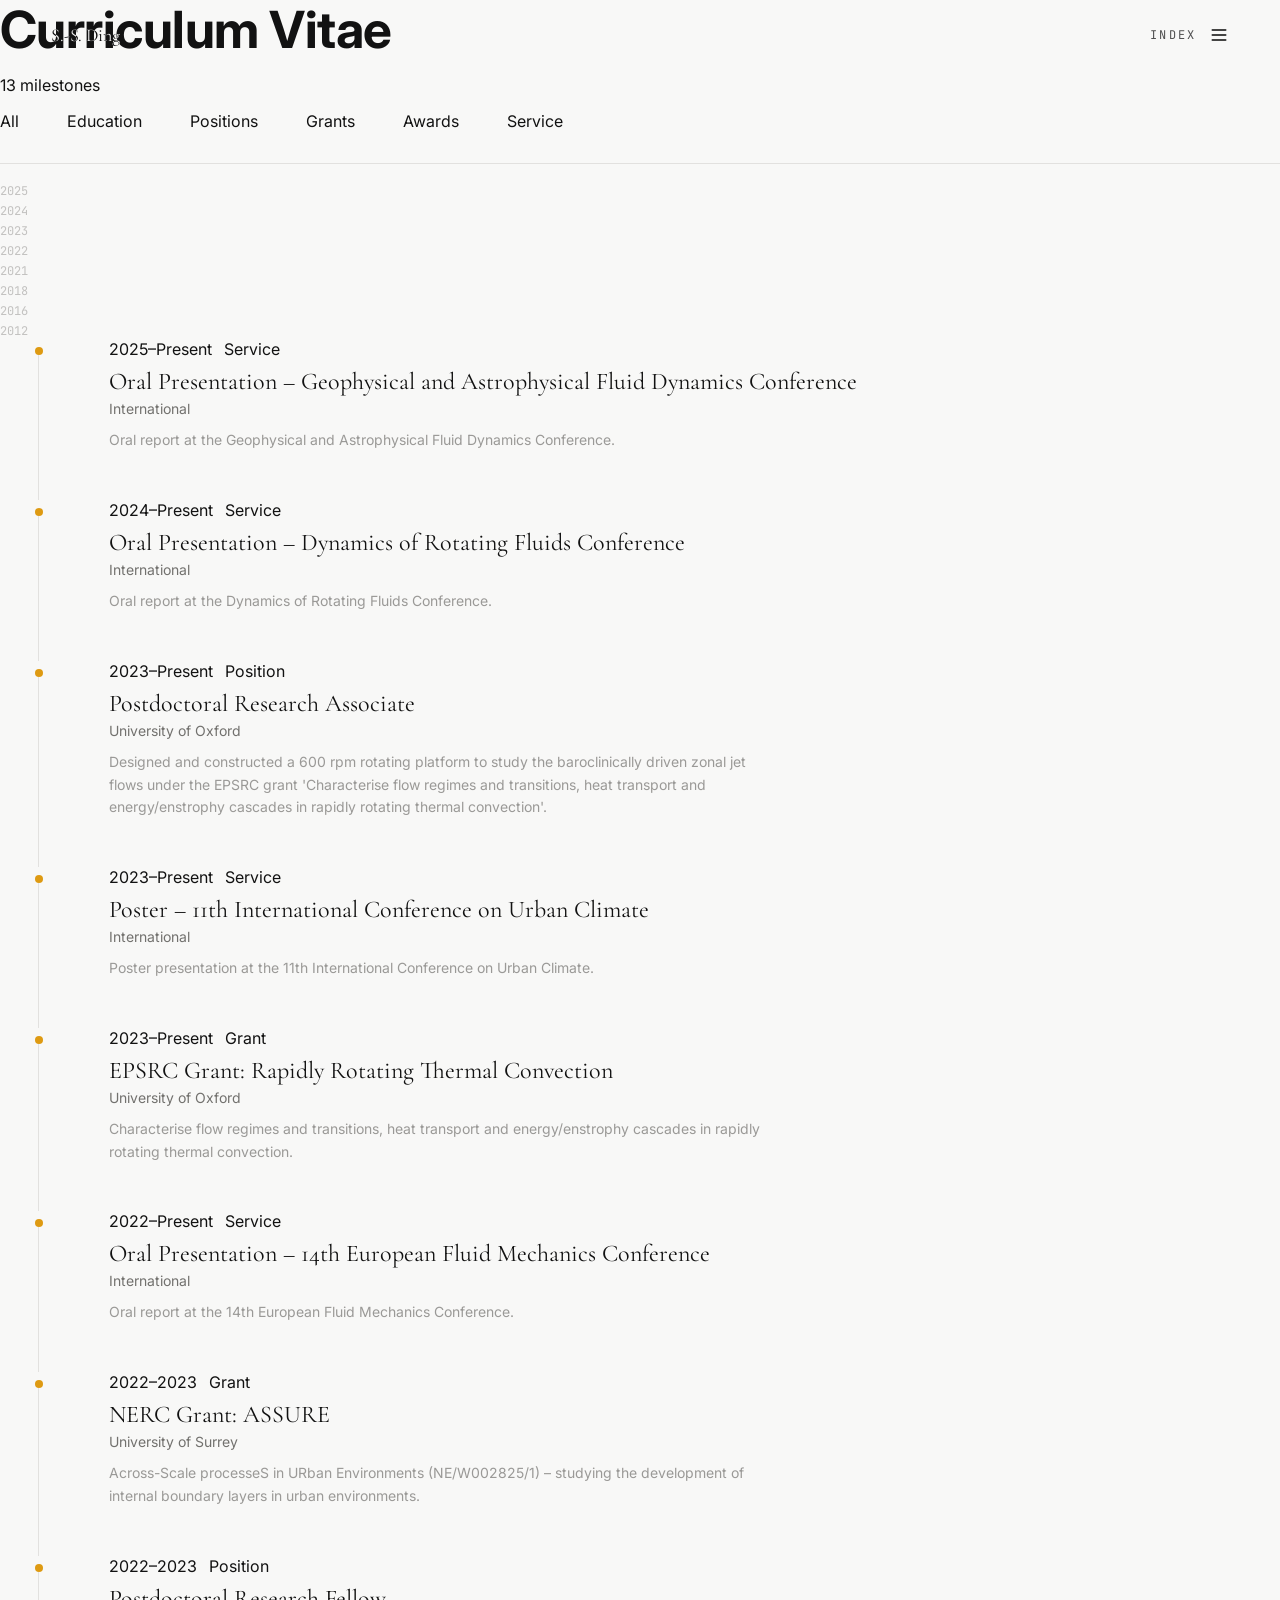
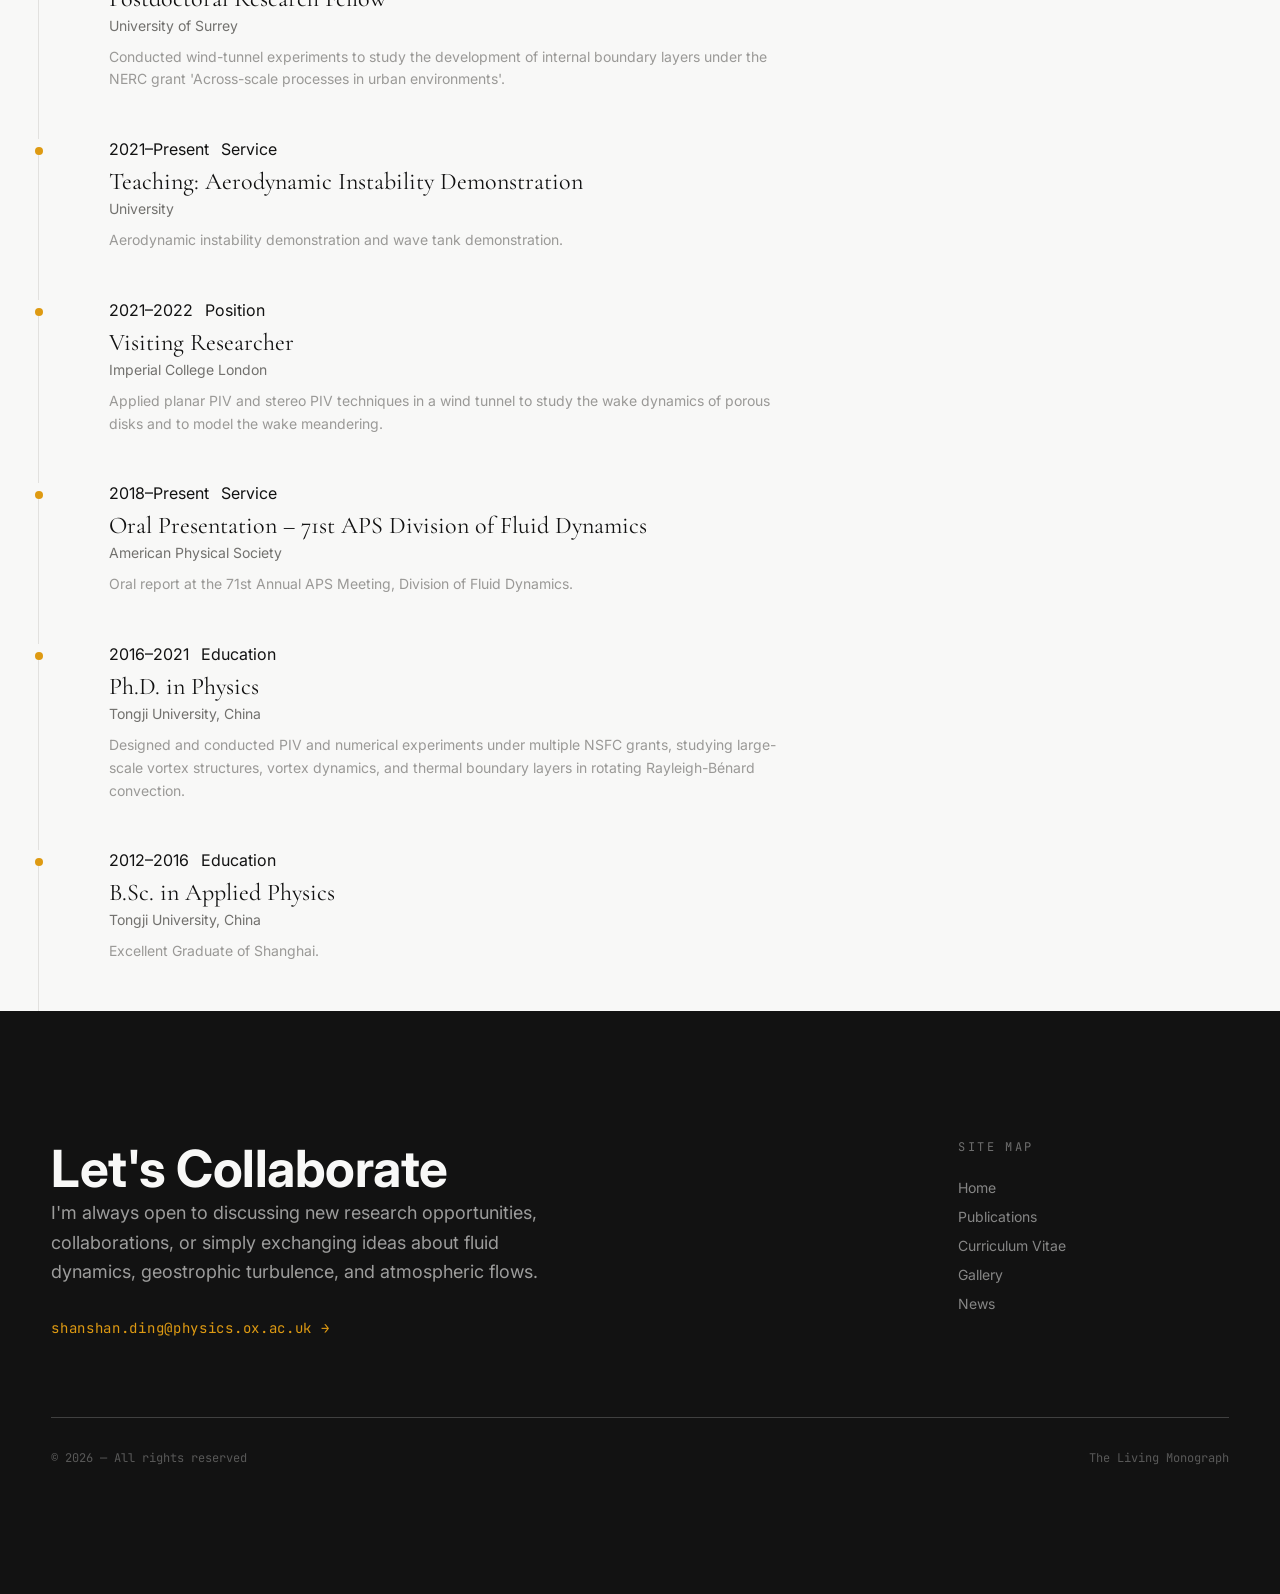
==== cv/index.html @ 7a555b3b "Add static ScholarsArchive site for GitHub Pages. Migrate the Base44 academic site with the original" ====
<!DOCTYPE html>
<html lang="en">
<head>
  <meta charset="UTF-8">
  <meta name="viewport" content="width=device-width, initial-scale=1">
  <title>cv | ScholarsArchive</title>
  <link rel="icon" href="../assets/favicon.png">
  <link rel="stylesheet" href="../css/style.css">
</head>
<body data-page="cv">
  <div class="site">
    <div id="site-header"></div>
    <main class="page">
      <div class="grid-12">
        <div class="col-3">
          <div class="sticky-col">
            <h1 class="page-title text-section">Curriculum Vitae</h1>
            <p class="page-sub" id="cv-count"></p>
            <div class="filters stack" id="cv-filters"></div>
            <div class="year-list" id="cv-years"></div>
          </div>
        </div>
        <div class="col-9" id="cv-list"></div>
      </div>
    </main>
    <div id="site-footer"></div>
  </div>
  <script type="module" src="../js/site.js"></script>
</body>
</html>
---- css/style.css ----
@import url("https://fonts.googleapis.com/css2?family=Cormorant+Garamond:ital,wght@0,400;0,500;0,600;0,700;1,400;1,500&family=Inter:wght@300;400;500;600&family=JetBrains+Mono:wght@400;500&display=swap");

:root {
  --background: 40 11% 97%;
  --foreground: 0 0% 7%;
  --primary: 40 85% 47%;
  --primary-foreground: 40 11% 97%;
  --muted: 40 6% 92%;
  --muted-foreground: 40 2% 44%;
  --border: 40 6% 88%;
  --font-serif: "Cormorant Garamond", Georgia, serif;
  --font-sans: "Inter", -apple-system, sans-serif;
  --font-mono: "JetBrains Mono", monospace;
}

*,
*::before,
*::after {
  box-sizing: border-box;
  border-color: hsl(var(--border));
}

html,
body {
  margin: 0;
  padding: 0;
}

body {
  background: hsl(var(--background));
  color: hsl(var(--foreground));
  font-family: var(--font-sans);
  min-height: 100vh;
}

a {
  color: inherit;
  text-decoration: none;
}

button {
  font: inherit;
  background: none;
  border: none;
  color: inherit;
  cursor: pointer;
  padding: 0;
}

img,
video {
  max-width: 100%;
  display: block;
}

.page {
  min-height: 100vh;
  display: flex;
  flex-direction: column;
}

.font-serif { font-family: var(--font-serif); }
.font-sans { font-family: var(--font-sans); }
.font-mono { font-family: var(--font-mono); }

.text-hero {
  font-size: clamp(3rem, 8vw, 7rem);
  line-height: 1.05;
  letter-spacing: -0.02em;
  margin: 0;
}

.text-section {
  font-size: clamp(2rem, 4vw, 3.5rem);
  line-height: 1.15;
  letter-spacing: -0.01em;
  margin: 0;
}

.text-body {
  font-size: 1.125rem;
  line-height: 1.65;
}

.theorem-line {
  height: 0.5px;
  background: hsl(var(--border));
}

.px-page { padding-left: 4vw; padding-right: 4vw; }

/* Header */
.site-header {
  position: fixed;
  top: 0;
  left: 0;
  right: 0;
  z-index: 30;
  mix-blend-mode: difference;
}

.site-header-inner {
  display: flex;
  align-items: center;
  justify-content: space-between;
  padding: 1.5rem 4vw;
}

.brand {
  font-family: var(--font-serif);
  font-size: 1.125rem;
  color: #fff;
  letter-spacing: -0.01em;
}

.index-btn {
  display: flex;
  align-items: center;
  gap: 0.75rem;
  color: #fff;
}

.index-btn span {
  font-family: var(--font-mono);
  font-size: 0.75rem;
  letter-spacing: 0.2em;
  text-transform: uppercase;
  opacity: 0.7;
}

.index-btn:hover span { opacity: 1; }

.index-btn svg { width: 1.25rem; height: 1.25rem; }

@media (max-width: 639px) {
  .index-btn span { display: none; }
}

/* Overlay */
.overlay-backdrop {
  position: fixed;
  inset: 0;
  background: hsl(var(--foreground) / 0.2);
  backdrop-filter: blur(8px);
  z-index: 40;
  opacity: 0;
  pointer-events: none;
  transition: opacity 0.3s ease;
}

.overlay-panel {
  position: fixed;
  right: 0;
  top: 0;
  bottom: 0;
  width: 100%;
  max-width: 24rem;
  background: hsl(var(--foreground));
  color: hsl(var(--background));
  z-index: 50;
  display: flex;
  flex-direction: column;
  transform: translateX(100%);
  transition: transform 0.4s cubic-bezier(0.32, 0.72, 0, 1);
}

body.nav-open .overlay-backdrop {
  opacity: 1;
  pointer-events: auto;
}

body.nav-open .overlay-panel { transform: translateX(0); }

.overlay-head {
  display: flex;
  justify-content: space-between;
  align-items: center;
  padding: 2rem;
}

.overlay-head span {
  font-family: var(--font-mono);
  font-size: 0.75rem;
  letter-spacing: 0.2em;
  text-transform: uppercase;
  opacity: 0.5;
}

.overlay-close {
  padding: 0.5rem;
  opacity: 1;
}

.overlay-close:hover { opacity: 0.7; }

.overlay-nav {
  flex: 1;
  display: flex;
  flex-direction: column;
  justify-content: center;
  padding: 0 2rem 4rem;
}

.overlay-link {
  display: flex;
  align-items: baseline;
  gap: 1rem;
  padding: 1rem 0;
  border-bottom: 1px solid hsl(var(--background) / 0.1);
}

.overlay-link .num {
  font-family: var(--font-mono);
  font-size: 0.75rem;
  opacity: 0.4;
  width: 2rem;
}

.overlay-link .label {
  font-family: var(--font-serif);
  font-size: 1.5rem;
  transition: color 0.3s;
}

.overlay-link:hover .label,
.overlay-link.is-active .label {
  color: hsl(var(--primary));
}

/* Footer */
.site-footer {
  background: hsl(var(--foreground));
  color: hsl(var(--background));
  margin-top: auto;
}

.footer-inner {
  padding: 5rem 4vw;
}

@media (min-width: 768px) {
  .footer-inner { padding-top: 8rem; padding-bottom: 8rem; }
}

.footer-grid {
  display: grid;
  grid-template-columns: 1fr;
  gap: 3rem;
}

@media (min-width: 768px) {
  .footer-grid {
    grid-template-columns: repeat(12, 1fr);
    gap: 2rem;
  }
  .footer-copy { grid-column: span 7; }
  .footer-map {
    grid-column: 10 / span 3;
  }
}

.footer-copy p {
  opacity: 0.6;
  max-width: 32rem;
  margin: 0;
}

.footer-email {
  display: inline-block;
  margin-top: 2rem;
  font-family: var(--font-mono);
  font-size: 0.875rem;
  letter-spacing: 0.05em;
  color: hsl(var(--primary));
}

.footer-email:hover { opacity: 0.8; }

.footer-map-label {
  font-family: var(--font-mono);
  font-size: 0.75rem;
  letter-spacing: 0.2em;
  text-transform: uppercase;
  opacity: 0.4;
  display: block;
  margin-bottom: 1.5rem;
}

.footer-map nav {
  display: flex;
  flex-direction: column;
  gap: 0.75rem;
}

.footer-map a {
  font-size: 0.875rem;
  opacity: 0.5;
  transition: opacity 0.2s, color 0.2s;
}

.footer-map a:hover {
  opacity: 1;
  color: hsl(var(--primary));
}

.footer-bottom {
  display: flex;
  flex-direction: column;
  gap: 1rem;
  margin-top: 2rem;
}

@media (min-width: 640px) {
  .footer-bottom {
    flex-direction: row;
    justify-content: space-between;
    align-items: center;
  }
}

.footer-bottom span {
  font-family: var(--font-mono);
  font-size: 0.75rem;
  opacity: 0.3;
}

.footer-rule {
  margin-top: 5rem;
  margin-bottom: 2rem;
  opacity: 0.2;
  height: 0.5px;
  background: hsl(var(--background));
}

/* Hero */
.hero {
  position: relative;
  min-height: 100vh;
  display: flex;
  align-items: flex-end;
  overflow: hidden;
}

.hero-bg {
  position: absolute;
  inset: 0;
}

.hero-bg img {
  width: 100%;
  height: 100%;
  object-fit: cover;
}

.hero-bg::after {
  content: "";
  position: absolute;
  inset: 0;
  background: linear-gradient(to top, rgba(18, 18, 18, 0.7), rgba(18, 18, 18, 0.2), transparent);
}

.hero-content {
  position: relative;
  z-index: 10;
  width: 100%;
  padding: 8rem 4vw 4rem;
}

@media (min-width: 768px) {
  .hero-content { padding-bottom: 6rem; }
}

.hero-grid {
  display: grid;
  grid-template-columns: 1fr;
  gap: 2rem;
  align-items: end;
}

@media (min-width: 768px) {
  .hero-grid {
    grid-template-columns: repeat(12, 1fr);
  }
  .hero-name { grid-column: span 8; }
  .hero-bio { grid-column: span 4; text-align: right; }
}

.kicker {
  font-family: var(--font-mono);
  font-size: 0.75rem;
  letter-spacing: 0.2em;
  text-transform: uppercase;
  color: hsl(var(--primary));
  margin-bottom: 1.5rem;
  display: block;
}

.hero h1 { color: hsl(var(--background)); }

.hero-bio p {
  font-size: 0.875rem;
  color: hsl(var(--background) / 0.6);
  line-height: 1.625;
  max-width: 20rem;
  margin: 0 0 0 auto;
}

.hero-affil {
  margin-top: 1rem;
  font-family: var(--font-mono);
  font-size: 0.75rem;
  color: hsl(var(--primary));
}

.hero-focus {
  margin-top: 3rem;
  padding-top: 1.5rem;
  border-top: 1px solid hsl(var(--background) / 0.1);
}

.hero-focus span {
  font-family: var(--font-mono);
  font-size: 0.75rem;
  letter-spacing: 0.05em;
  text-transform: uppercase;
  color: hsl(var(--background) / 0.4);
}

.hero-focus p {
  font-family: var(--font-serif);
  font-size: 1.125rem;
  font-style: italic;
  color: hsl(var(--background) / 0.8);
  margin: 0.25rem 0 0;
}

/* Sections */
.section {
  padding: 6rem 4vw;
}

@media (min-width: 768px) {
  .section { padding-top: 8rem; padding-bottom: 8rem; }
}

.section-muted { background: hsl(var(--muted) / 0.5); }

.section-grid {
  display: grid;
  grid-template-columns: 1fr;
  gap: 2rem;
}

@media (min-width: 768px) {
  .section-grid {
    grid-template-columns: repeat(12, 1fr);
  }
  .section-label { grid-column: span 3; }
  .section-main { grid-column: span 9; }
}

.section-label span,
.page-kicker {
  font-family: var(--font-mono);
  font-size: 0.75rem;
  letter-spacing: 0.2em;
  text-transform: uppercase;
  color: hsl(var(--muted-foreground));
}

.section-label .theorem-line { margin-top: 1rem; }

.link-more {
  display: inline-flex;
  align-items: center;
  gap: 0.5rem;
  margin-top: 2rem;
  font-family: var(--font-mono);
  font-size: 0.875rem;
  color: hsl(var(--primary));
}

.link-more:hover { opacity: 0.7; }

.link-more svg { width: 1rem; height: 1rem; }

/* Publications */
.pub-card {
  padding: 2rem 0;
  border-bottom: 1px solid hsl(var(--border));
  cursor: default;
  transition: opacity 0.4s ease;
}

.pub-group:hover .pub-card:not(:hover) { opacity: 0.4; }

.pub-row {
  display: flex;
  align-items: baseline;
  gap: 1.5rem;
}

.pub-year {
  font-family: var(--font-mono);
  font-size: 0.875rem;
  color: hsl(var(--muted-foreground));
  flex-shrink: 0;
}

.pub-card h3 {
  font-family: var(--font-serif);
  font-size: 1.25rem;
  font-weight: 400;
  margin: 0;
  transition: color 0.3s;
}

@media (min-width: 768px) {
  .pub-card h3 { font-size: 1.5rem; }
}

.pub-card:hover h3 { color: hsl(var(--primary)); }

.pub-authors {
  font-size: 0.875rem;
  color: hsl(var(--muted-foreground));
  margin: 0.5rem 0 0;
}

.pub-journal {
  font-size: 0.875rem;
  font-style: italic;
  color: hsl(var(--muted-foreground) / 0.6);
  margin: 0.25rem 0 0;
}

.pub-abstract {
  font-size: 0.875rem;
  color: hsl(var(--muted-foreground) / 0.7);
  margin: 0.75rem 0 0;
  max-width: 48rem;
  line-height: 1.625;
}

.pub-links {
  display: flex;
  gap: 1rem;
  margin-top: 0.75rem;
  justify-content: flex-end;
}

.pub-links a {
  display: inline-flex;
  align-items: center;
  gap: 0.35rem;
  font-family: var(--font-mono);
  font-size: 0.75rem;
  color: hsl(var(--muted-foreground));
}

.pub-links a:hover { color: hsl(var(--primary)); }

.pub-links svg { width: 0.875rem; height: 0.875rem; }

.pub-head {
  display: flex;
  justify-content: space-between;
  gap: 1rem;
  width: 100%;
}

/* News cards */
.news-grid {
  display: grid;
  grid-template-columns: 1fr;
  gap: 1.5rem;
}

@media (min-width: 768px) {
  .news-grid { grid-template-columns: repeat(3, 1fr); }
}

.news-meta {
  display: flex;
  align-items: center;
  gap: 0.75rem;
  margin-bottom: 0.75rem;
}

.news-meta .date {
  font-family: var(--font-mono);
  font-size: 0.75rem;
  color: hsl(var(--muted-foreground));
}

.news-meta .cat {
  font-family: var(--font-mono);
  font-size: 0.75rem;
  color: hsl(var(--primary));
  text-transform: uppercase;
}

.news-card h3,
.news-item h2 {
  font-family: var(--font-serif);
  font-size: 1.125rem;
  font-weight: 400;
  margin: 0;
  transition: color 0.3s;
}

.news-card:hover h3,
.news-item:hover h2 { color: hsl(var(--primary)); }

.news-card p,
.news-item .content {
  font-size: 0.875rem;
  color: hsl(var(--muted-foreground));
  margin: 0.5rem 0 0;
  line-height: 1.625;
}

.line-clamp-3 {
  display: -webkit-box;
  -webkit-line-clamp: 3;
  -webkit-box-orient: vertical;
  overflow: hidden;
}

.news-all { margin-top: 3rem; }

@media (min-width: 768px) {
  .news-all { margin-left: 25%; }
}

/* Inner pages */
.inner {
  padding: 7rem 4vw 6rem;
}

.inner-grid {
  display: grid;
  grid-template-columns: 1fr;
  gap: 2rem;
}

@media (min-width: 768px) {
  .inner-grid {
    grid-template-columns: repeat(12, 1fr);
  }
  .inner-side {
    grid-column: span 3;
  }
  .inner-main { grid-column: span 9; }
  .inner-side-sticky {
    position: sticky;
    top: 7rem;
  }
}

.page-count {
  font-family: var(--font-mono);
  font-size: 0.75rem;
  color: hsl(var(--muted-foreground));
  margin: 0.5rem 0 0;
}

/* Filters */
.filters {
  display: flex;
  flex-direction: column;
  gap: 1.5rem;
}

@media (min-width: 640px) {
  .filters {
    flex-direction: row;
    gap: 3rem;
  }
}

.filter-row {
  display: flex;
  flex-wrap: wrap;
  gap: 0.5rem;
}

.sort-row {
  display: flex;
  flex-wrap: wrap;
  gap: 0.5rem;
  margin-left: auto;
}

.chip {
  font-family: var(--font-mono);
  font-size: 0.75rem;
  letter-spacing: 0.04em;
  padding: 0.35rem 0.75rem;
  border-radius: 0.125rem;
  color: hsl(var(--muted-foreground));
  transition: all 0.3s;
}

.chip:hover { color: hsl(var(--foreground)); }

.chip.is-active {
  background: hsl(var(--foreground));
  color: hsl(var(--background));
}

.chip.is-sort {
  background: none;
  color: hsl(var(--muted-foreground));
}

.chip.is-sort.is-active {
  background: none;
  color: hsl(var(--primary));
}

.side-filters {
  display: flex;
  flex-direction: row;
  flex-wrap: wrap;
  gap: 0.25rem;
  margin-top: 2rem;
}

@media (min-width: 768px) {
  .side-filters { flex-direction: column; }
}

.side-filters .chip {
  text-align: left;
}

.year-list {
  display: none;
  flex-direction: column;
  gap: 0.25rem;
  margin-top: 2rem;
}

@media (min-width: 768px) {
  .year-list { display: flex; }
}

.year-list span {
  font-family: var(--font-mono);
  font-size: 0.75rem;
  color: hsl(var(--muted-foreground) / 0.4);
}

/* CV timeline */
.cv-item {
  display: grid;
  grid-template-columns: repeat(12, 1fr);
  gap: 1rem;
}

@media (min-width: 768px) {
  .cv-item { gap: 2rem; }
}

.cv-rail {
  grid-column: span 1;
  display: flex;
  flex-direction: column;
  align-items: center;
}

.cv-dot {
  width: 0.5rem;
  height: 0.5rem;
  border-radius: 999px;
  background: hsl(var(--primary));
  margin-top: 0.5rem;
  flex-shrink: 0;
}

.cv-line {
  width: 1px;
  flex: 1;
  background: hsl(var(--border));
}

.cv-body {
  grid-column: span 11;
  padding-bottom: 3rem;
}

.cv-meta {
  display: flex;
  align-items: center;
  gap: 0.75rem;
  margin-bottom: 0.5rem;
}

.cv-meta .years {
  font-family: var(--font-mono);
  font-size: 0.75rem;
  color: hsl(var(--muted-foreground));
}

.cv-meta .cat {
  font-family: var(--font-mono);
  font-size: 0.75rem;
  color: hsl(var(--primary));
  text-transform: uppercase;
}

.cv-body h3 {
  font-family: var(--font-serif);
  font-size: 1.25rem;
  font-weight: 400;
  margin: 0;
  transition: color 0.3s;
}

@media (min-width: 768px) {
  .cv-body h3 { font-size: 1.5rem; }
}

.cv-item:hover h3 { color: hsl(var(--primary)); }

.cv-inst {
  font-size: 0.875rem;
  color: hsl(var(--muted-foreground));
  margin: 0.25rem 0 0;
}

.cv-desc {
  font-size: 0.875rem;
  color: hsl(var(--muted-foreground) / 0.7);
  margin: 0.75rem 0 0;
  line-height: 1.625;
  max-width: 42rem;
}

/* News list */
.news-item {
  padding: 2rem 0;
  border-bottom: 1px solid hsl(var(--border));
}

.news-item h2 {
  font-size: 1.25rem;
}

@media (min-width: 768px) {
  .news-item h2 { font-size: 1.5rem; }
}

.news-item .content {
  max-width: 42rem;
  margin-top: 0.75rem;
}

.pin {
  font-family: var(--font-mono);
  font-size: 0.75rem;
  background: hsl(var(--primary));
  color: hsl(var(--primary-foreground));
  padding: 0.125rem 0.5rem;
  border-radius: 0.125rem;
}

.read-more {
  display: inline-flex;
  align-items: center;
  gap: 0.35rem;
  margin-top: 1rem;
  font-family: var(--font-mono);
  font-size: 0.75rem;
  color: hsl(var(--primary));
}

.read-more:hover { opacity: 0.7; }

.empty {
  padding: 4rem 0;
  text-align: center;
  color: hsl(var(--muted-foreground));
  font-size: 1.125rem;
}

main { flex: 1; }
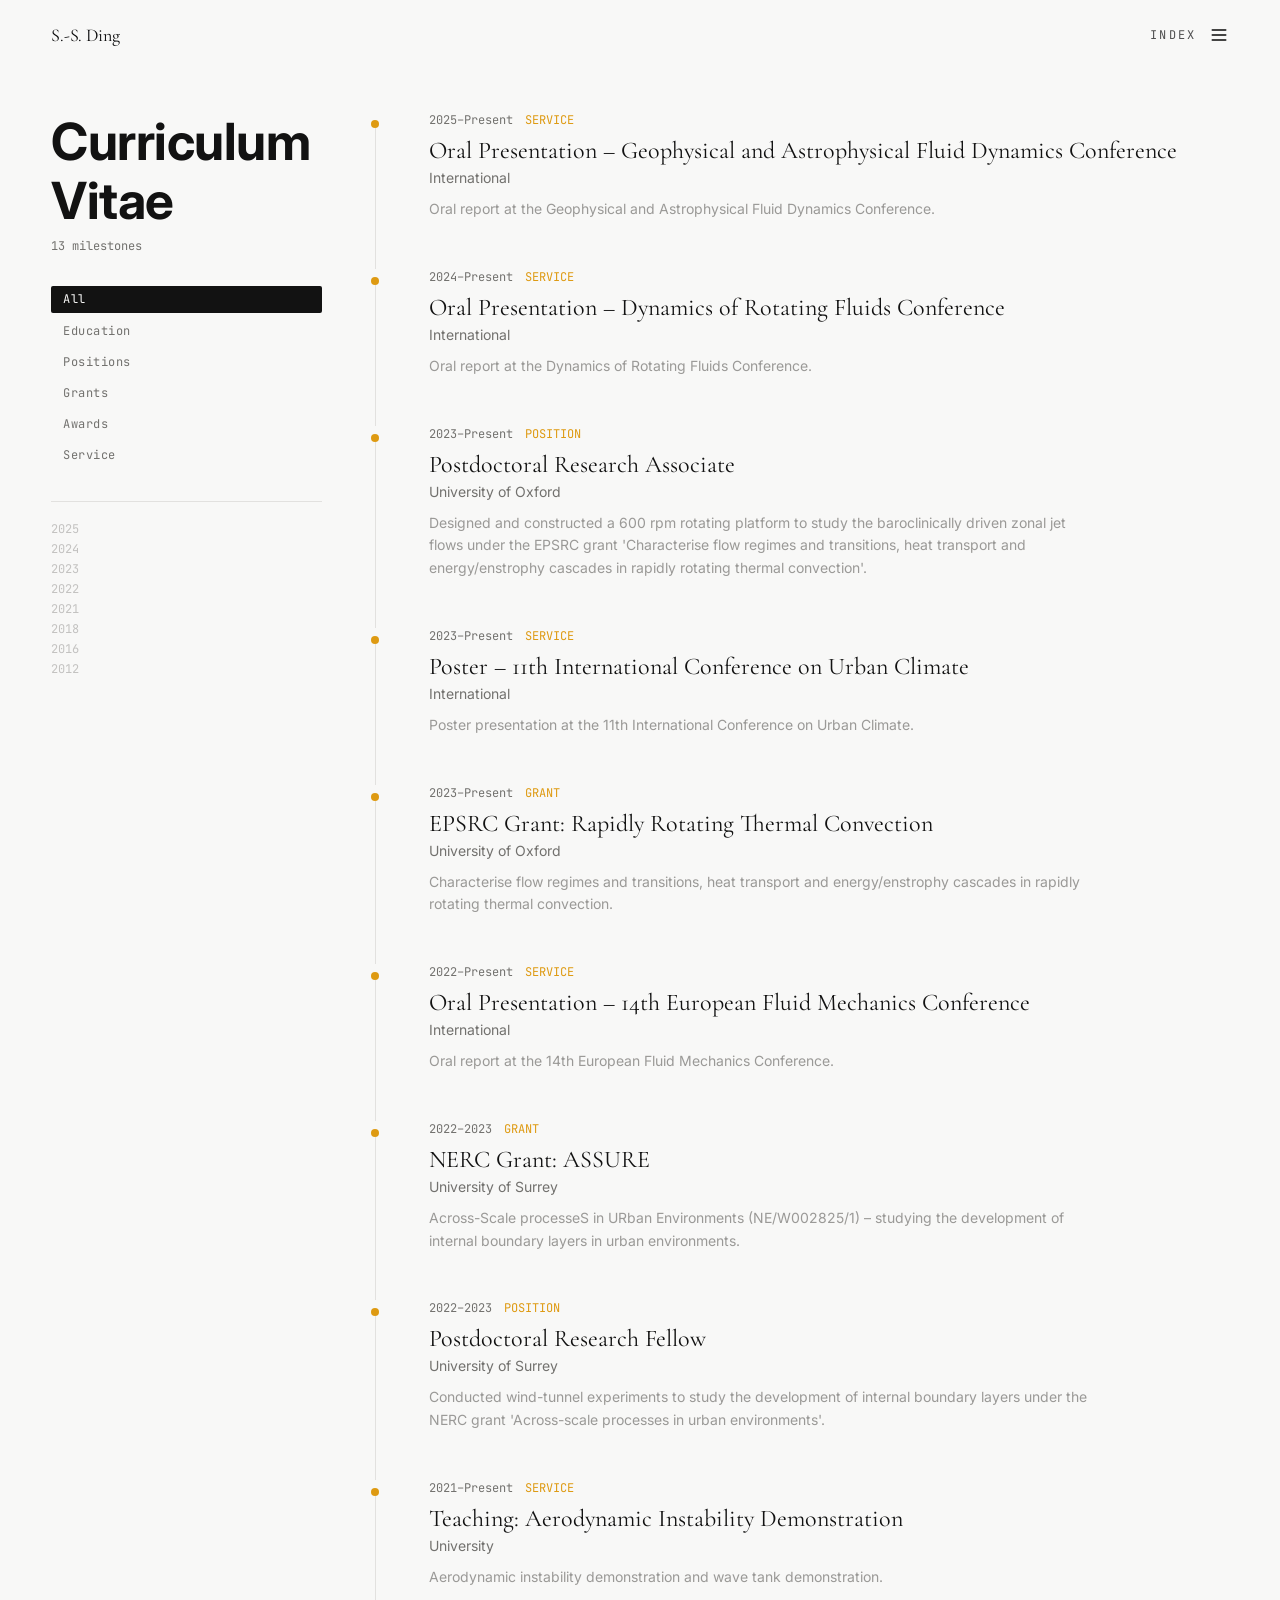
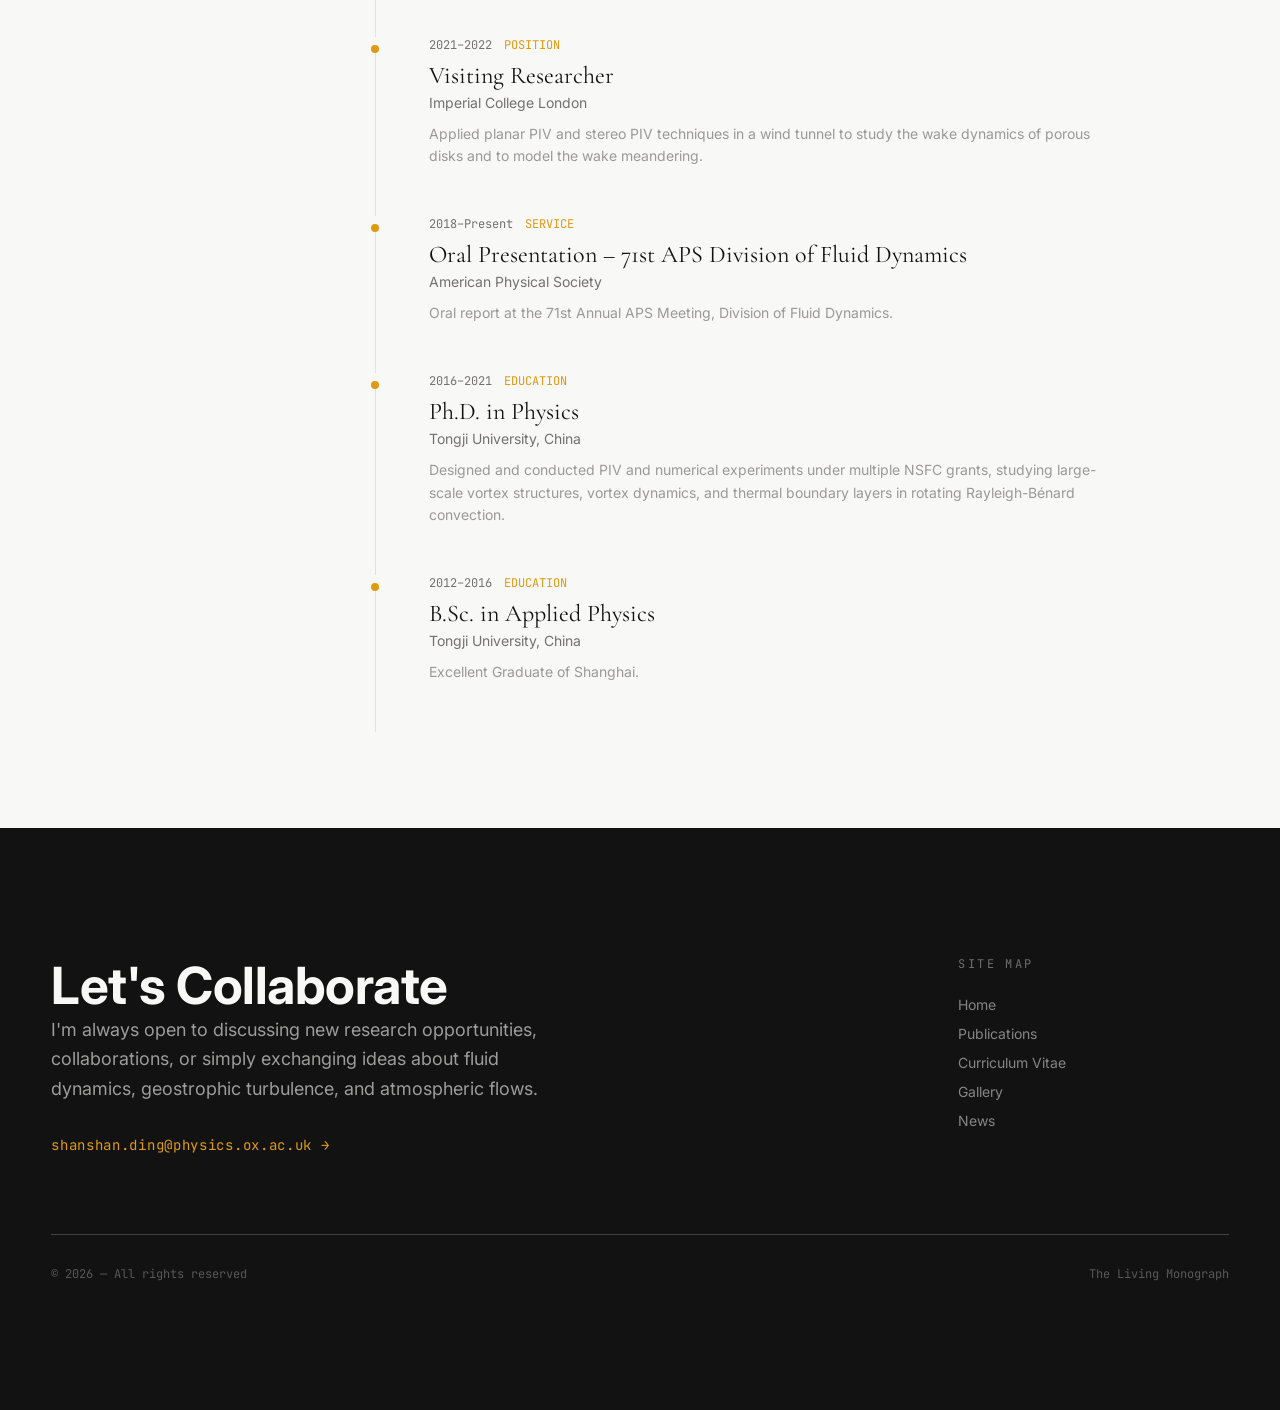
==== commit 146400e7: "Align layout styles with the original ScholarsArchive pages." ====
--- a/cv/index.html
+++ b/cv/index.html
@@ -8,19 +8,19 @@
   <link rel="stylesheet" href="../css/style.css">
 </head>
 <body data-page="cv">
-  <div class="site">
+  <div class="page">
     <div id="site-header"></div>
-    <main class="page">
-      <div class="grid-12">
-        <div class="col-3">
-          <div class="sticky-col">
-            <h1 class="page-title text-section">Curriculum Vitae</h1>
-            <p class="page-sub" id="cv-count"></p>
-            <div class="filters stack" id="cv-filters"></div>
+    <main class="inner">
+      <div class="inner-grid">
+        <div class="inner-side">
+          <div class="inner-side-sticky">
+            <h1 class="text-section">Curriculum Vitae</h1>
+            <p class="page-count" id="cv-count"></p>
+            <div class="side-filters" id="cv-filters"></div>
             <div class="year-list" id="cv-years"></div>
           </div>
         </div>
-        <div class="col-9" id="cv-list"></div>
+        <div class="inner-main" id="cv-list"></div>
       </div>
     </main>
     <div id="site-footer"></div>
--- a/css/style.css
+++ b/css/style.css
@@ -164,6 +164,8 @@
   transition: transform 0.4s cubic-bezier(0.32, 0.72, 0, 1);
 }
 
+body.nav-open { overflow: hidden; }
+
 body.nav-open .overlay-backdrop {
   opacity: 1;
   pointer-events: auto;
@@ -498,6 +500,11 @@
   display: flex;
   align-items: baseline;
   gap: 1.5rem;
+}
+
+.pub-row > div:last-child {
+  flex: 1;
+  min-width: 0;
 }
 
 .pub-year {
@@ -885,4 +892,182 @@
   font-size: 1.125rem;
 }
 
+/* Gallery */
+.gallery-grid {
+  display: grid;
+  grid-template-columns: 1fr;
+  gap: 1rem;
+}
+@media (min-width: 640px) { .gallery-grid { grid-template-columns: 1fr 1fr; } }
+@media (min-width: 1024px) { .gallery-grid { grid-template-columns: 1fr 1fr 1fr; } }
+.gallery-card {
+  position: relative;
+  overflow: hidden;
+  background: hsl(var(--muted));
+  aspect-ratio: 4 / 3;
+  cursor: pointer;
+}
+.gallery-card img,
+.gallery-card video {
+  width: 100%;
+  height: 100%;
+  object-fit: cover;
+  transition: transform 0.7s;
+}
+.gallery-card:hover img { transform: scale(1.05); }
+
 main { flex: 1; }
+
+.site {
+  min-height: 100vh;
+  display: flex;
+  flex-direction: column;
+}
+
+.grid-12 {
+  display: grid;
+  grid-template-columns: 1fr;
+  gap: 2rem;
+}
+
+@media (min-width: 768px) {
+  .grid-12 { grid-template-columns: repeat(12, 1fr); }
+  .col-3 { grid-column: span 3; }
+  .col-7 { grid-column: span 7; }
+  .col-9 { grid-column: span 9; }
+  .col-start-10 { grid-column: 10 / span 3; }
+}
+
+.hero-inner {
+  position: relative;
+  z-index: 10;
+  width: 100%;
+  padding: 8rem 4vw 4rem;
+}
+
+@media (min-width: 768px) {
+  .hero-inner { padding-bottom: 6rem; }
+}
+
+.hero-left { }
+@media (min-width: 768px) {
+  .hero-left { grid-column: span 8; }
+  .hero-right { grid-column: span 4; text-align: right; }
+}
+
+p.hero-bio {
+  font-size: 0.875rem;
+  color: hsl(var(--background) / 0.6);
+  line-height: 1.625;
+  max-width: 20rem;
+  margin: 0 0 0 auto;
+}
+
+.hero-aff {
+  margin-top: 1rem;
+  font-family: var(--font-mono);
+  font-size: 0.75rem;
+  color: hsl(var(--primary));
+}
+
+.section-label {
+  font-family: var(--font-mono);
+  font-size: 0.75rem;
+  letter-spacing: 0.2em;
+  text-transform: uppercase;
+  color: hsl(var(--muted-foreground));
+}
+
+main.page {
+  padding: 7rem 4vw 6rem;
+}
+
+.page-title { margin: 0; }
+.page-sub {
+  font-family: var(--font-mono);
+  font-size: 0.75rem;
+  color: hsl(var(--muted-foreground));
+  margin: 0.5rem 0 0;
+}
+
+.sticky-col {
+  position: static;
+}
+@media (min-width: 768px) {
+  .sticky-col { position: sticky; top: 7rem; }
+}
+
+.filters.stack,
+.filters {
+  display: flex;
+  flex-wrap: wrap;
+  gap: 0.5rem;
+}
+
+@media (min-width: 768px) {
+  .filters.stack { flex-direction: column; margin-top: 2rem; }
+}
+
+.filter-row {
+  display: flex;
+  flex-direction: column;
+  gap: 1.5rem;
+}
+@media (min-width: 640px) {
+  .filter-row { flex-direction: row; gap: 3rem; align-items: flex-start; }
+}
+.sorts { margin-left: auto; display: flex; flex-wrap: wrap; gap: 0.5rem; }
+
+.filter-btn,
+.chip {
+  font-family: var(--font-mono);
+  font-size: 0.75rem;
+  letter-spacing: 0.04em;
+  padding: 0.35rem 0.75rem;
+  border-radius: 0.125rem;
+  color: hsl(var(--muted-foreground));
+  transition: all 0.3s;
+}
+
+.filter-btn:hover,
+.chip:hover { color: hsl(var(--foreground)); }
+
+.filter-btn.active,
+.chip.is-active {
+  background: hsl(var(--foreground));
+  color: hsl(var(--background));
+}
+
+.filter-btn.accent,
+.chip.is-sort.is-active {
+  background: none;
+  color: hsl(var(--primary));
+}
+
+.text-link {
+  display: inline-flex;
+  align-items: center;
+  gap: 0.5rem;
+  margin-top: 2rem;
+  font-family: var(--font-mono);
+  font-size: 0.875rem;
+  color: hsl(var(--primary));
+}
+
+.text-link:hover { opacity: 0.7; }
+.text-link svg { width: 1rem; height: 1rem; }
+
+.ml-25 { margin-top: 3rem; }
+@media (min-width: 768px) {
+  .ml-25 { margin-left: 25%; }
+}
+
+.news-date { font-family: var(--font-mono); font-size: 0.75rem; color: hsl(var(--muted-foreground)); }
+.news-cat { font-family: var(--font-mono); font-size: 0.75rem; color: hsl(var(--primary)); text-transform: uppercase; }
+.news-meta .date { font-family: var(--font-mono); font-size: 0.75rem; color: hsl(var(--muted-foreground)); }
+.news-meta .cat { font-family: var(--font-mono); font-size: 0.75rem; color: hsl(var(--primary)); text-transform: uppercase; }
+
+.cv-range { font-family: var(--font-mono); font-size: 0.75rem; color: hsl(var(--muted-foreground)); }
+.cv-cat { font-family: var(--font-mono); font-size: 0.75rem; color: hsl(var(--primary)); text-transform: uppercase; }
+.cv-meta .years { font-family: var(--font-mono); font-size: 0.75rem; color: hsl(var(--muted-foreground)); }
+.cv-meta .cat { font-family: var(--font-mono); font-size: 0.75rem; color: hsl(var(--primary)); text-transform: uppercase; }
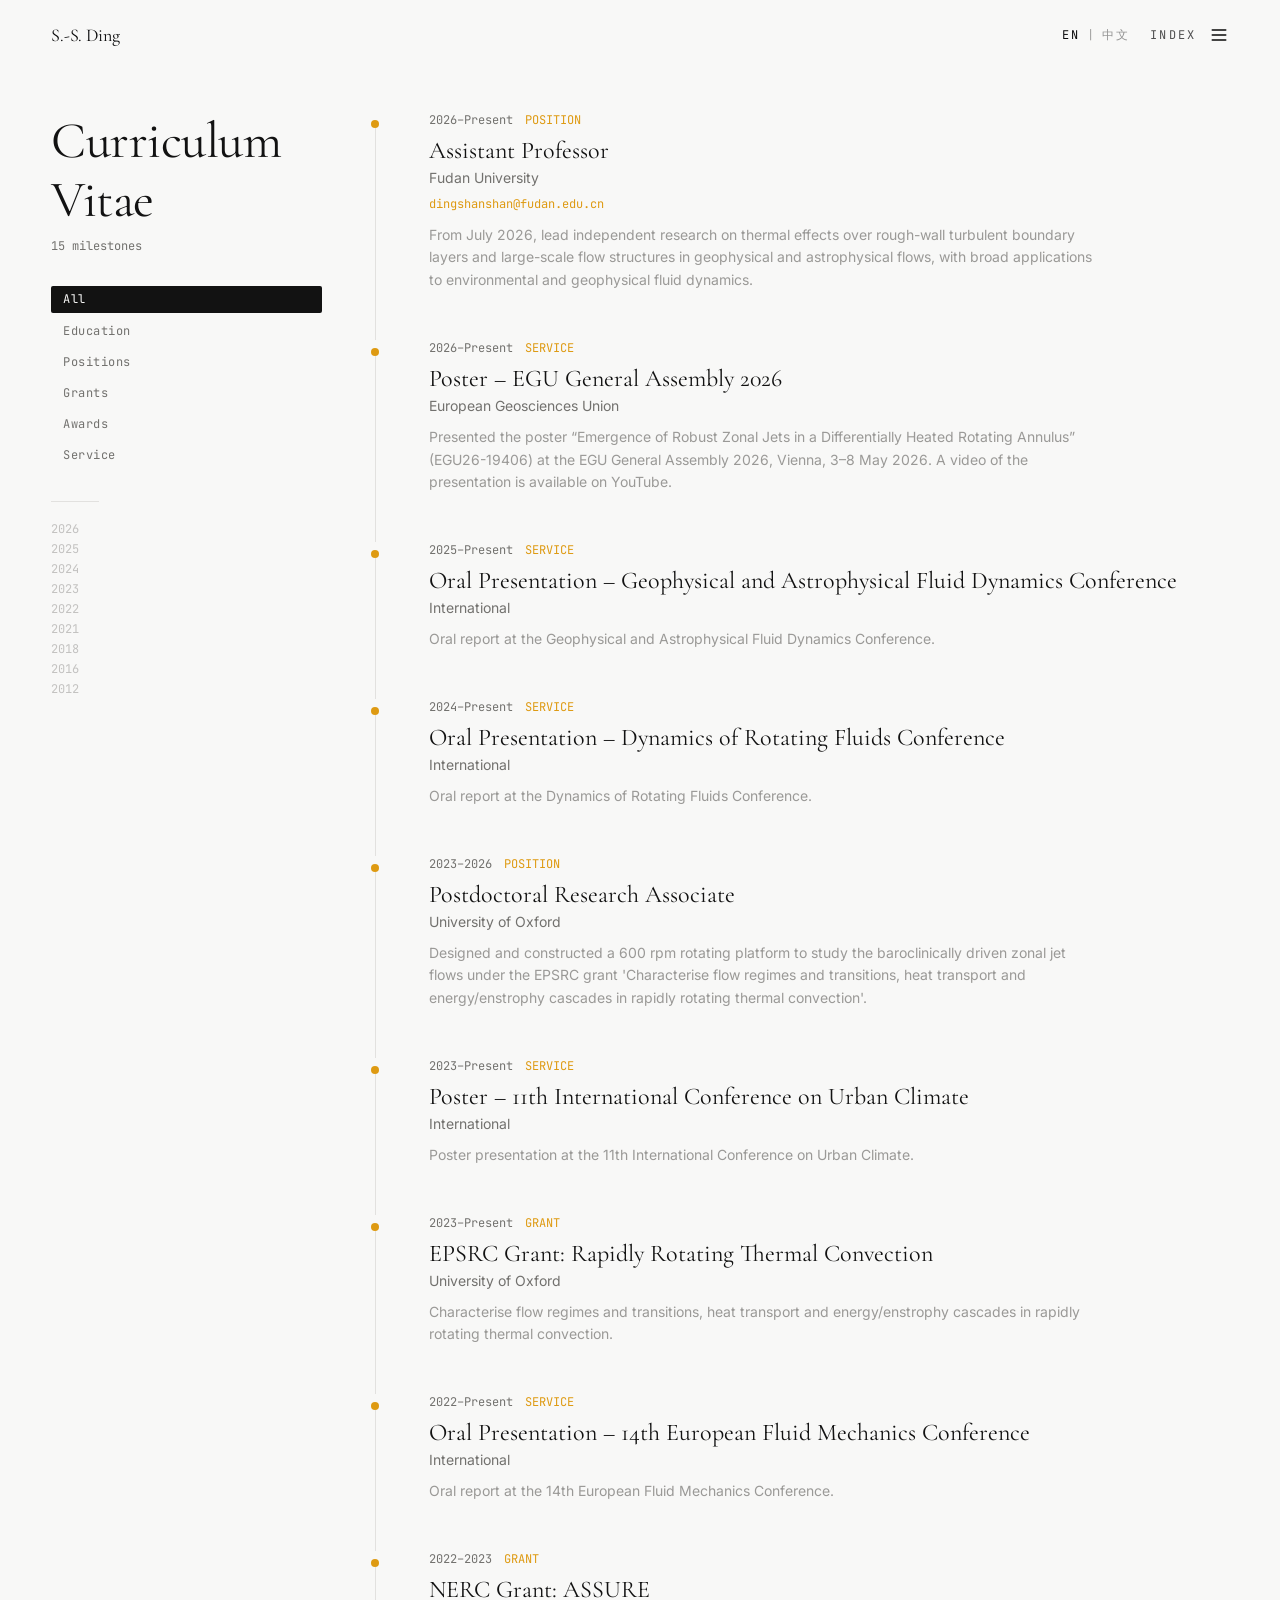
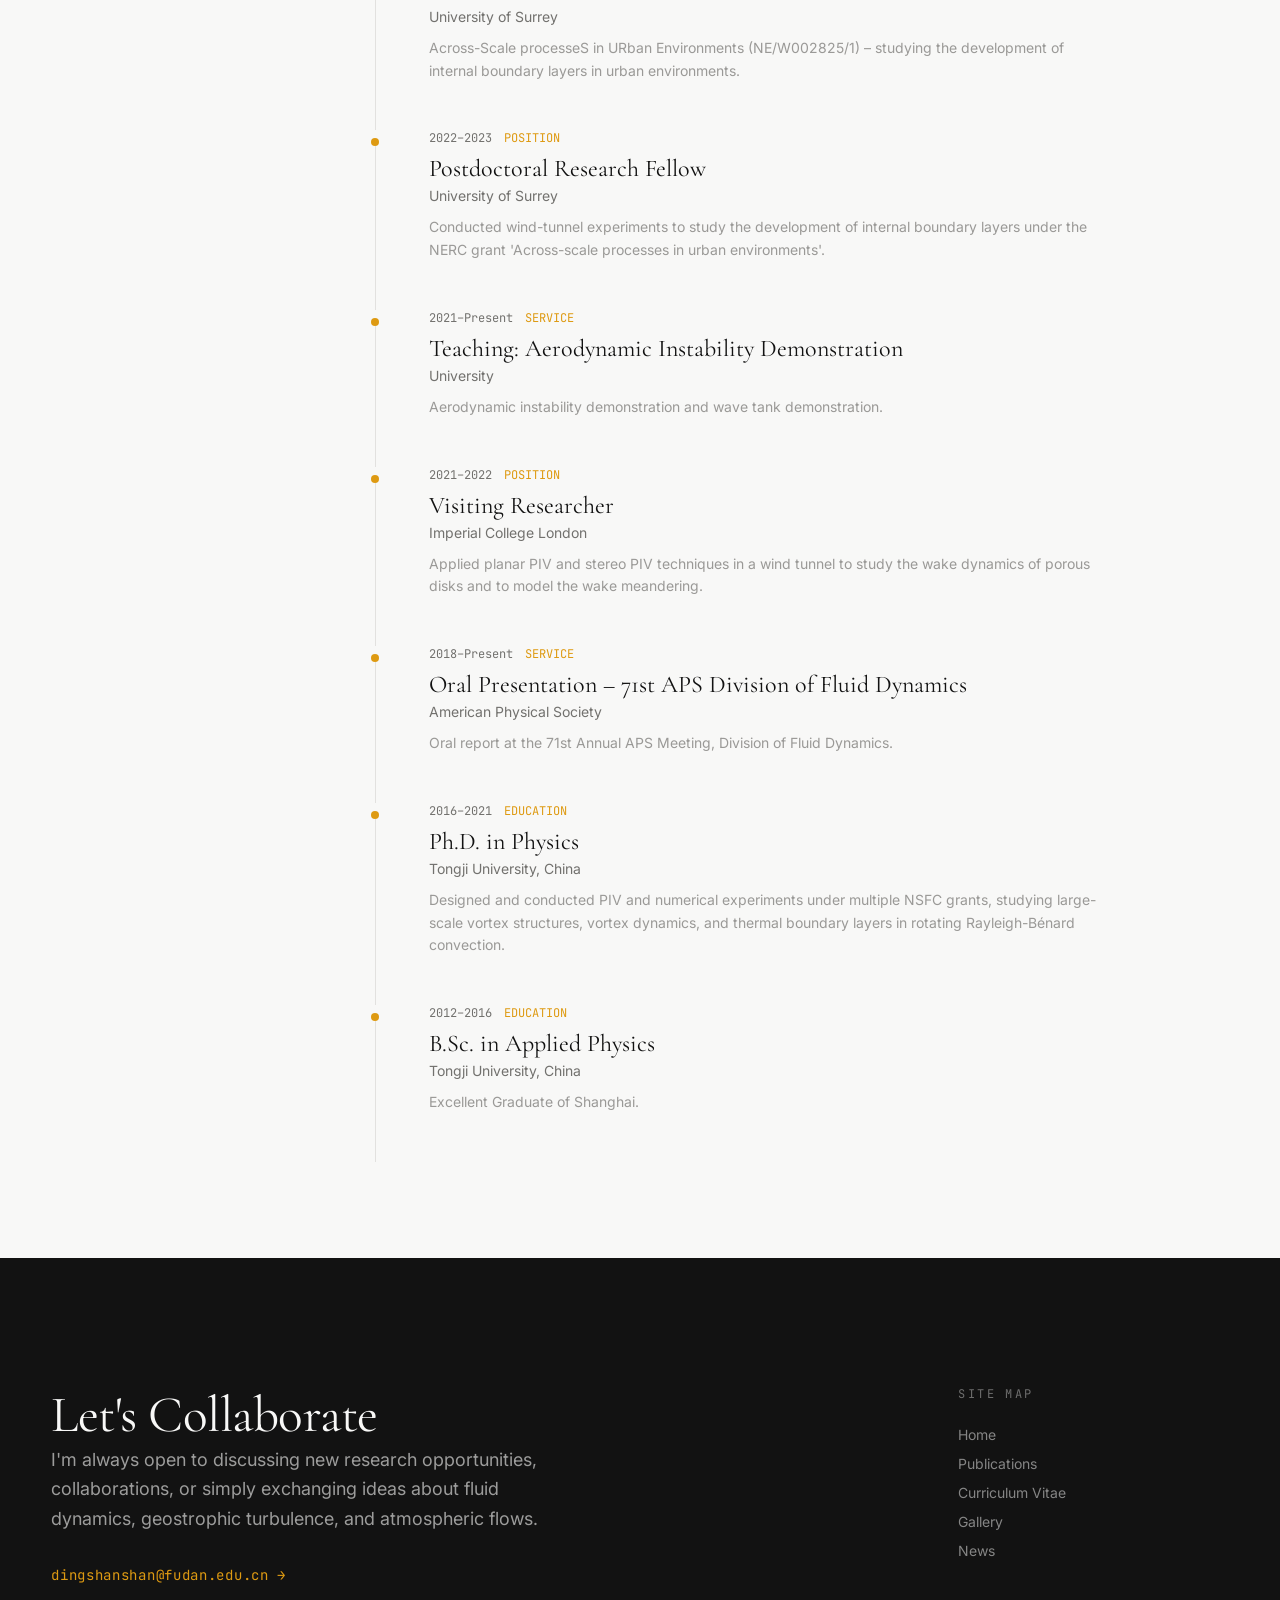
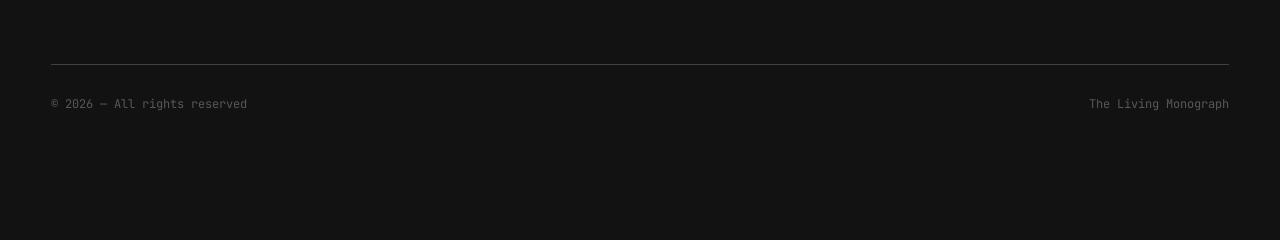
==== commit 5c92f674: "Update affiliation, press coverage, openings, and bilingual UI. Reflect the Fudan appointment and co" ====
--- a/cv/index.html
+++ b/cv/index.html
@@ -6,6 +6,13 @@
   <title>cv | ScholarsArchive</title>
   <link rel="icon" href="../assets/favicon.png">
   <link rel="stylesheet" href="../css/style.css">
+  <script>
+    (function () {
+      try {
+        if (localStorage.getItem("sa-lang") === "zh") document.documentElement.lang = "zh-CN";
+      } catch (e) {}
+    })();
+  </script>
 </head>
 <body data-page="cv">
   <div class="page">
@@ -14,7 +21,7 @@
       <div class="inner-grid">
         <div class="inner-side">
           <div class="inner-side-sticky">
-            <h1 class="text-section">Curriculum Vitae</h1>
+            <h1 class="text-section" data-i18n="page.cv">Curriculum Vitae</h1>
             <p class="page-count" id="cv-count"></p>
             <div class="side-filters" id="cv-filters"></div>
             <div class="year-list" id="cv-years"></div>
--- a/css/style.css
+++ b/css/style.css
@@ -64,17 +64,21 @@
 .font-mono { font-family: var(--font-mono); }
 
 .text-hero {
+  font-family: var(--font-serif);
   font-size: clamp(3rem, 8vw, 7rem);
   line-height: 1.05;
   letter-spacing: -0.02em;
   margin: 0;
+  font-weight: 500;
 }
 
 .text-section {
+  font-family: var(--font-serif);
   font-size: clamp(2rem, 4vw, 3.5rem);
   line-height: 1.15;
   letter-spacing: -0.01em;
   margin: 0;
+  font-weight: 400;
 }
 
 .text-body {
@@ -84,6 +88,7 @@
 
 .theorem-line {
   height: 0.5px;
+  width: 3rem;
   background: hsl(var(--border));
 }
 
@@ -131,6 +136,40 @@
 .index-btn:hover span { opacity: 1; }
 
 .index-btn svg { width: 1.25rem; height: 1.25rem; }
+
+.header-actions {
+  display: flex;
+  align-items: center;
+  gap: 1.25rem;
+}
+
+.lang-switch {
+  display: flex;
+  align-items: center;
+  gap: 0.45rem;
+  font-family: var(--font-mono);
+  font-size: 0.75rem;
+  letter-spacing: 0.14em;
+  color: #fff;
+}
+
+.lang-switch button {
+  color: #fff;
+  opacity: 0.42;
+  background: none;
+  border: 0;
+  padding: 0;
+  cursor: pointer;
+  font: inherit;
+  letter-spacing: inherit;
+}
+
+.lang-switch button.is-active,
+.lang-switch button:hover {
+  opacity: 1;
+}
+
+.lang-switch .lang-sep { opacity: 0.35; }
 
 @media (max-width: 639px) {
   .index-btn span { display: none; }
@@ -387,6 +426,28 @@
   .hero-bio { grid-column: span 4; text-align: right; }
 }
 
+.hero-bio {
+  display: flex;
+  flex-direction: column;
+  align-items: flex-start;
+  gap: 1rem;
+}
+
+@media (min-width: 768px) {
+  .hero-bio { align-items: flex-end; }
+}
+
+.hero-portrait {
+  width: 7.5rem;
+  height: 7.5rem;
+  border-radius: 50%;
+  object-fit: cover;
+  object-position: center 18%;
+  border: 1px solid hsl(var(--primary) / 0.75);
+  box-shadow: 0 0 0 6px hsl(0 0% 0% / 0.28);
+  flex-shrink: 0;
+}
+
 .kicker {
   font-family: var(--font-mono);
   font-size: 0.75rem;
@@ -413,6 +474,17 @@
   font-size: 0.75rem;
   color: hsl(var(--primary));
 }
+
+.hero-email {
+  display: block;
+  margin-top: 0.35rem;
+  font-family: var(--font-mono);
+  font-size: 0.7rem;
+  color: hsl(var(--background) / 0.55);
+  letter-spacing: 0.02em;
+}
+
+.hero-email:hover { color: hsl(var(--primary)); }
 
 .hero-focus {
   margin-top: 3rem;
@@ -625,6 +697,76 @@
   color: hsl(var(--muted-foreground));
   margin: 0.5rem 0 0;
   line-height: 1.625;
+}
+
+.news-card a,
+.news-item .content a {
+  color: hsl(var(--foreground));
+  text-decoration: underline;
+  text-underline-offset: 2px;
+}
+
+.news-card a:hover,
+.news-item .content a:hover {
+  color: hsl(var(--primary));
+}
+
+.opening-card {
+  max-width: 38rem;
+  padding: 1.5rem 0;
+}
+
+.opening-card p {
+  font-size: 1.05rem;
+  line-height: 1.7;
+  margin: 0 0 0.75rem;
+  color: hsl(var(--foreground));
+}
+
+.opening-contact {
+  font-size: 0.875rem !important;
+  color: hsl(var(--muted-foreground)) !important;
+  margin-top: 1.25rem !important;
+}
+
+.opening-contact a {
+  font-family: var(--font-mono);
+  font-size: 0.8rem;
+  color: hsl(var(--primary));
+  margin-left: 0.35rem;
+}
+
+.cv-email {
+  margin: 0.35rem 0 0;
+}
+
+.cv-email a {
+  font-family: var(--font-mono);
+  font-size: 0.75rem;
+  color: hsl(var(--primary));
+}
+
+html[lang="zh-CN"] {
+  font-family: "PingFang SC", "Hiragino Sans GB", "Noto Sans SC", "Microsoft YaHei", var(--font-sans);
+}
+
+html[lang="zh-CN"] .text-hero,
+html[lang="zh-CN"] .text-section,
+html[lang="zh-CN"] .hero-focus p,
+html[lang="zh-CN"] .news-card h3,
+html[lang="zh-CN"] .news-item h2,
+html[lang="zh-CN"] .cv-body h3 {
+  font-family: "Songti SC", "STSong", "Noto Serif SC", "SimSun", var(--font-serif);
+}
+
+html[lang="zh-CN"] .kicker,
+html[lang="zh-CN"] .section-label span,
+html[lang="zh-CN"] .index-btn span,
+html[lang="zh-CN"] .news-meta .cat,
+html[lang="zh-CN"] .cv-meta .cat,
+html[lang="zh-CN"] .chip {
+  text-transform: none;
+  letter-spacing: 0.06em;
 }
 
 .line-clamp-3 {
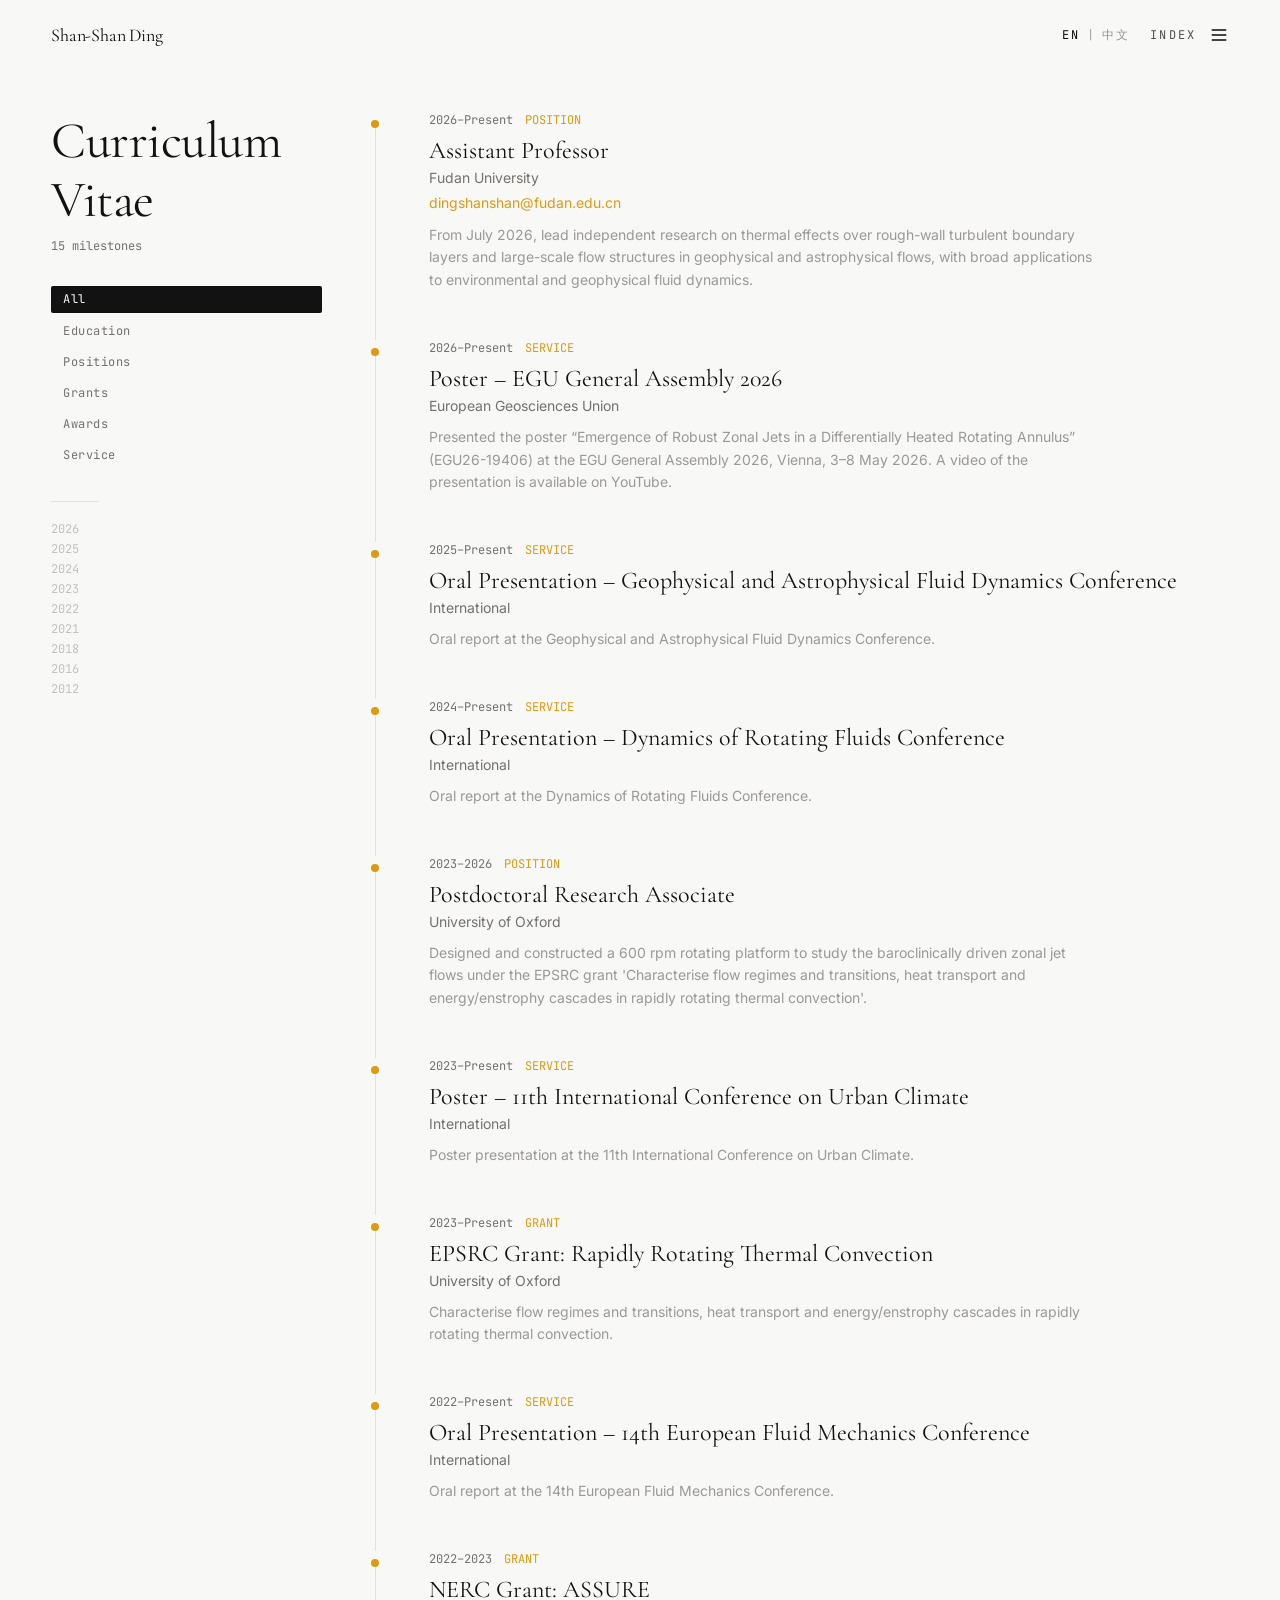
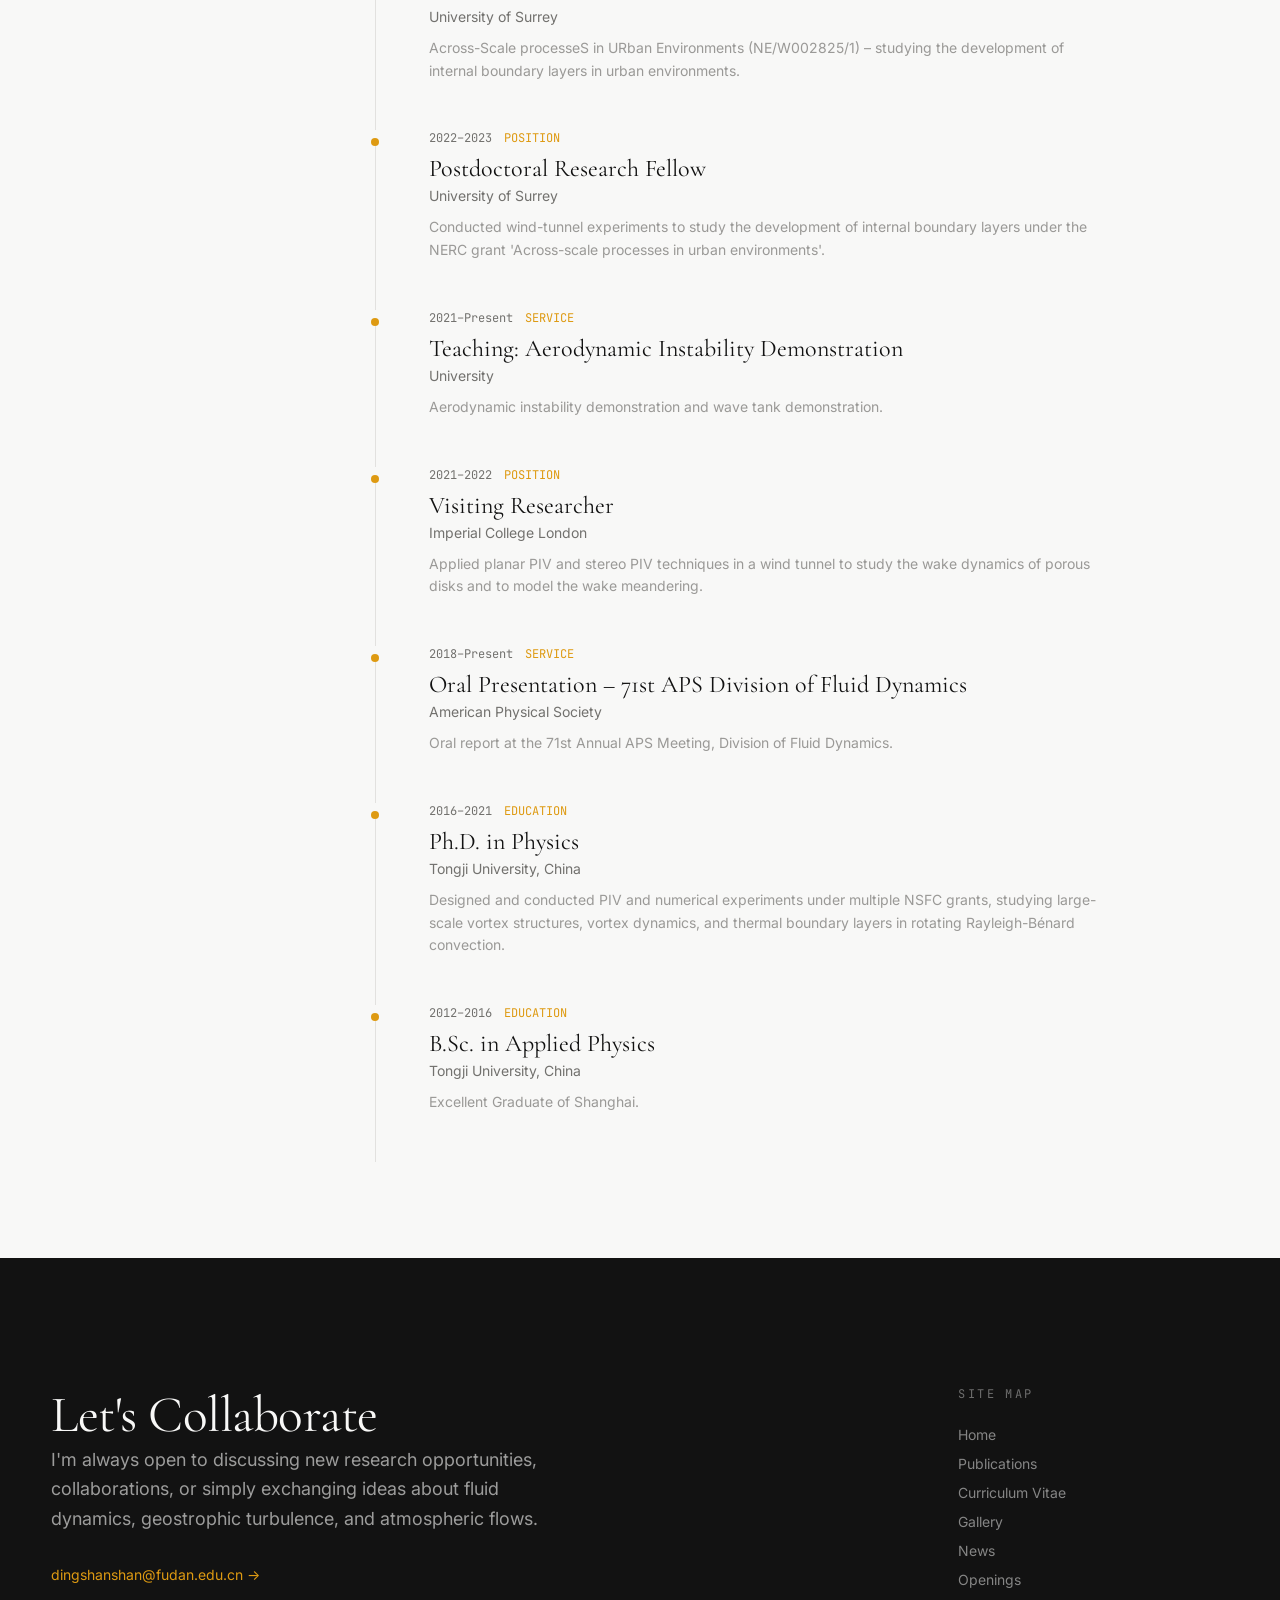
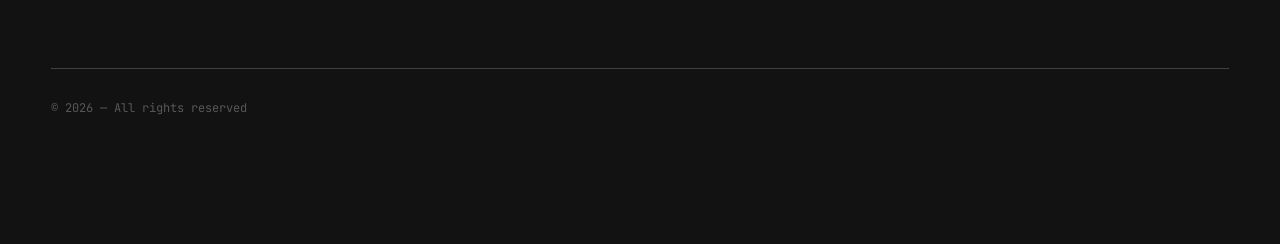
==== commit 2e557a71: "Force the homepage portrait block onto the left above the name. Stack the photo, title, affiliation," ====
--- a/cv/index.html
+++ b/cv/index.html
@@ -5,7 +5,7 @@
   <meta name="viewport" content="width=device-width, initial-scale=1">
   <title>cv | ScholarsArchive</title>
   <link rel="icon" href="../assets/favicon.png">
-  <link rel="stylesheet" href="../css/style.css">
+  <link rel="stylesheet" href="../css/style.css?v=5">
   <script>
     (function () {
       try {
@@ -32,6 +32,6 @@
     </main>
     <div id="site-footer"></div>
   </div>
-  <script type="module" src="../js/site.js"></script>
+  <script type="module" src="../js/site.js?v=5"></script>
 </body>
 </html>
--- a/css/style.css
+++ b/css/style.css
@@ -309,9 +309,8 @@
 .footer-email {
   display: inline-block;
   margin-top: 2rem;
-  font-family: var(--font-mono);
-  font-size: 0.875rem;
-  letter-spacing: 0.05em;
+  font-family: var(--font-sans);
+  font-size: 0.875rem;
   color: hsl(var(--primary));
 }
 
@@ -411,30 +410,35 @@
   .hero-content { padding-bottom: 6rem; }
 }
 
-.hero-grid {
-  display: grid;
-  grid-template-columns: 1fr;
-  gap: 2rem;
-  align-items: end;
-}
-
-@media (min-width: 768px) {
-  .hero-grid {
-    grid-template-columns: repeat(12, 1fr);
-  }
-  .hero-name { grid-column: span 8; }
-  .hero-bio { grid-column: span 4; text-align: right; }
-}
-
-.hero-bio {
+.hero-intro {
   display: flex;
   flex-direction: column;
   align-items: flex-start;
+  justify-content: flex-start;
+  text-align: left;
+  gap: 1.35rem;
+  width: 100%;
+}
+
+.hero-bio,
+.hero-meta {
+  display: flex;
+  flex-direction: column;
+  align-items: flex-start;
+  justify-content: flex-start;
+  text-align: left;
+  margin-left: 0;
+  margin-right: auto;
+}
+
+.hero-bio {
   gap: 1rem;
-}
-
-@media (min-width: 768px) {
-  .hero-bio { align-items: flex-end; }
+  width: max-content;
+  max-width: 100%;
+}
+
+.hero-meta {
+  gap: 0.2rem;
 }
 
 .hero-portrait {
@@ -448,64 +452,50 @@
   flex-shrink: 0;
 }
 
-.kicker {
-  font-family: var(--font-mono);
-  font-size: 0.75rem;
-  letter-spacing: 0.2em;
-  text-transform: uppercase;
-  color: hsl(var(--primary));
-  margin-bottom: 1.5rem;
-  display: block;
-}
-
 .hero h1 { color: hsl(var(--background)); }
 
-.hero-bio p {
-  font-size: 0.875rem;
-  color: hsl(var(--background) / 0.6);
-  line-height: 1.625;
-  max-width: 20rem;
-  margin: 0 0 0 auto;
+.hero-role,
+.hero-affil,
+.hero-email {
+  font-family: var(--font-sans);
+  font-size: 0.875rem;
+  line-height: 1.5;
+  color: hsl(var(--primary));
 }
 
 .hero-affil {
-  margin-top: 1rem;
-  font-family: var(--font-mono);
-  font-size: 0.75rem;
-  color: hsl(var(--primary));
+  margin-top: 0;
 }
 
 .hero-email {
   display: block;
-  margin-top: 0.35rem;
-  font-family: var(--font-mono);
-  font-size: 0.7rem;
-  color: hsl(var(--background) / 0.55);
-  letter-spacing: 0.02em;
-}
-
-.hero-email:hover { color: hsl(var(--primary)); }
-
-.hero-focus {
+  margin-top: 0;
+}
+
+.hero-email:hover { opacity: 0.8; }
+
+.hero-about {
   margin-top: 3rem;
   padding-top: 1.5rem;
   border-top: 1px solid hsl(var(--background) / 0.1);
-}
-
-.hero-focus span {
-  font-family: var(--font-mono);
-  font-size: 0.75rem;
-  letter-spacing: 0.05em;
+  max-width: 48rem;
+}
+
+.hero-about span {
+  font-family: var(--font-mono);
+  font-size: 0.75rem;
+  letter-spacing: 0.12em;
   text-transform: uppercase;
-  color: hsl(var(--background) / 0.4);
-}
-
-.hero-focus p {
-  font-family: var(--font-serif);
-  font-size: 1.125rem;
-  font-style: italic;
-  color: hsl(var(--background) / 0.8);
-  margin: 0.25rem 0 0;
+  color: hsl(var(--primary));
+}
+
+.hero-about p {
+  font-family: var(--font-sans);
+  font-size: 0.9375rem;
+  font-style: normal;
+  line-height: 1.7;
+  color: hsl(var(--background) / 0.82);
+  margin: 0.75rem 0 0;
 }
 
 /* Sections */
@@ -712,28 +702,31 @@
 }
 
 .opening-card {
-  max-width: 38rem;
-  padding: 1.5rem 0;
+  max-width: 42rem;
 }
 
 .opening-card p {
-  font-size: 1.05rem;
-  line-height: 1.7;
+  font-size: 0.875rem;
+  line-height: 1.625;
   margin: 0 0 0.75rem;
-  color: hsl(var(--foreground));
+  color: hsl(var(--muted-foreground));
 }
 
 .opening-contact {
-  font-size: 0.875rem !important;
-  color: hsl(var(--muted-foreground)) !important;
   margin-top: 1.25rem !important;
 }
 
 .opening-contact a {
-  font-family: var(--font-mono);
-  font-size: 0.8rem;
+  font-family: var(--font-sans);
+  font-size: 0.875rem;
   color: hsl(var(--primary));
   margin-left: 0.35rem;
+}
+
+.opening-contact a:hover { opacity: 0.8; }
+
+#openings {
+  scroll-margin-top: 5.5rem;
 }
 
 .cv-email {
@@ -741,8 +734,8 @@
 }
 
 .cv-email a {
-  font-family: var(--font-mono);
-  font-size: 0.75rem;
+  font-family: var(--font-sans);
+  font-size: 0.875rem;
   color: hsl(var(--primary));
 }
 
@@ -752,10 +745,10 @@
 
 html[lang="zh-CN"] .text-hero,
 html[lang="zh-CN"] .text-section,
-html[lang="zh-CN"] .hero-focus p,
 html[lang="zh-CN"] .news-card h3,
 html[lang="zh-CN"] .news-item h2,
-html[lang="zh-CN"] .cv-body h3 {
+html[lang="zh-CN"] .cv-body h3,
+html[lang="zh-CN"] .gallery-cap h3 {
   font-family: "Songti SC", "STSong", "Noto Serif SC", "SimSun", var(--font-serif);
 }
 
@@ -764,7 +757,9 @@
 html[lang="zh-CN"] .index-btn span,
 html[lang="zh-CN"] .news-meta .cat,
 html[lang="zh-CN"] .cv-meta .cat,
-html[lang="zh-CN"] .chip {
+html[lang="zh-CN"] .chip,
+html[lang="zh-CN"] .gallery-cap span,
+html[lang="zh-CN"] .hero-about span {
   text-transform: none;
   letter-spacing: 0.06em;
 }
@@ -1038,25 +1033,51 @@
 .gallery-grid {
   display: grid;
   grid-template-columns: 1fr;
-  gap: 1rem;
+  gap: 2rem 1.25rem;
 }
 @media (min-width: 640px) { .gallery-grid { grid-template-columns: 1fr 1fr; } }
 @media (min-width: 1024px) { .gallery-grid { grid-template-columns: 1fr 1fr 1fr; } }
 .gallery-card {
+  display: flex;
+  flex-direction: column;
+  background: transparent;
+}
+.gallery-media {
   position: relative;
   overflow: hidden;
   background: hsl(var(--muted));
   aspect-ratio: 4 / 3;
-  cursor: pointer;
-}
-.gallery-card img,
-.gallery-card video {
+}
+.gallery-card.is-video .gallery-media {
+  aspect-ratio: 16 / 9;
+}
+.gallery-media img,
+.gallery-media video,
+.gallery-media iframe {
   width: 100%;
   height: 100%;
-  object-fit: cover;
+  border: 0;
+  object-fit: contain;
   transition: transform 0.7s;
 }
-.gallery-card:hover img { transform: scale(1.05); }
+.gallery-card:hover img { transform: scale(1.03); }
+.gallery-cap {
+  padding: 0.85rem 0 0;
+}
+.gallery-cap span {
+  font-family: var(--font-mono);
+  font-size: 0.75rem;
+  letter-spacing: 0.12em;
+  text-transform: uppercase;
+  color: hsl(var(--primary));
+}
+.gallery-cap h3 {
+  font-family: var(--font-serif);
+  font-size: 1.125rem;
+  font-weight: 400;
+  margin: 0.35rem 0 0;
+  line-height: 1.35;
+}
 
 main { flex: 1; }
 
@@ -1094,15 +1115,6 @@
 .hero-left { }
 @media (min-width: 768px) {
   .hero-left { grid-column: span 8; }
-  .hero-right { grid-column: span 4; text-align: right; }
-}
-
-p.hero-bio {
-  font-size: 0.875rem;
-  color: hsl(var(--background) / 0.6);
-  line-height: 1.625;
-  max-width: 20rem;
-  margin: 0 0 0 auto;
 }
 
 .hero-aff {
